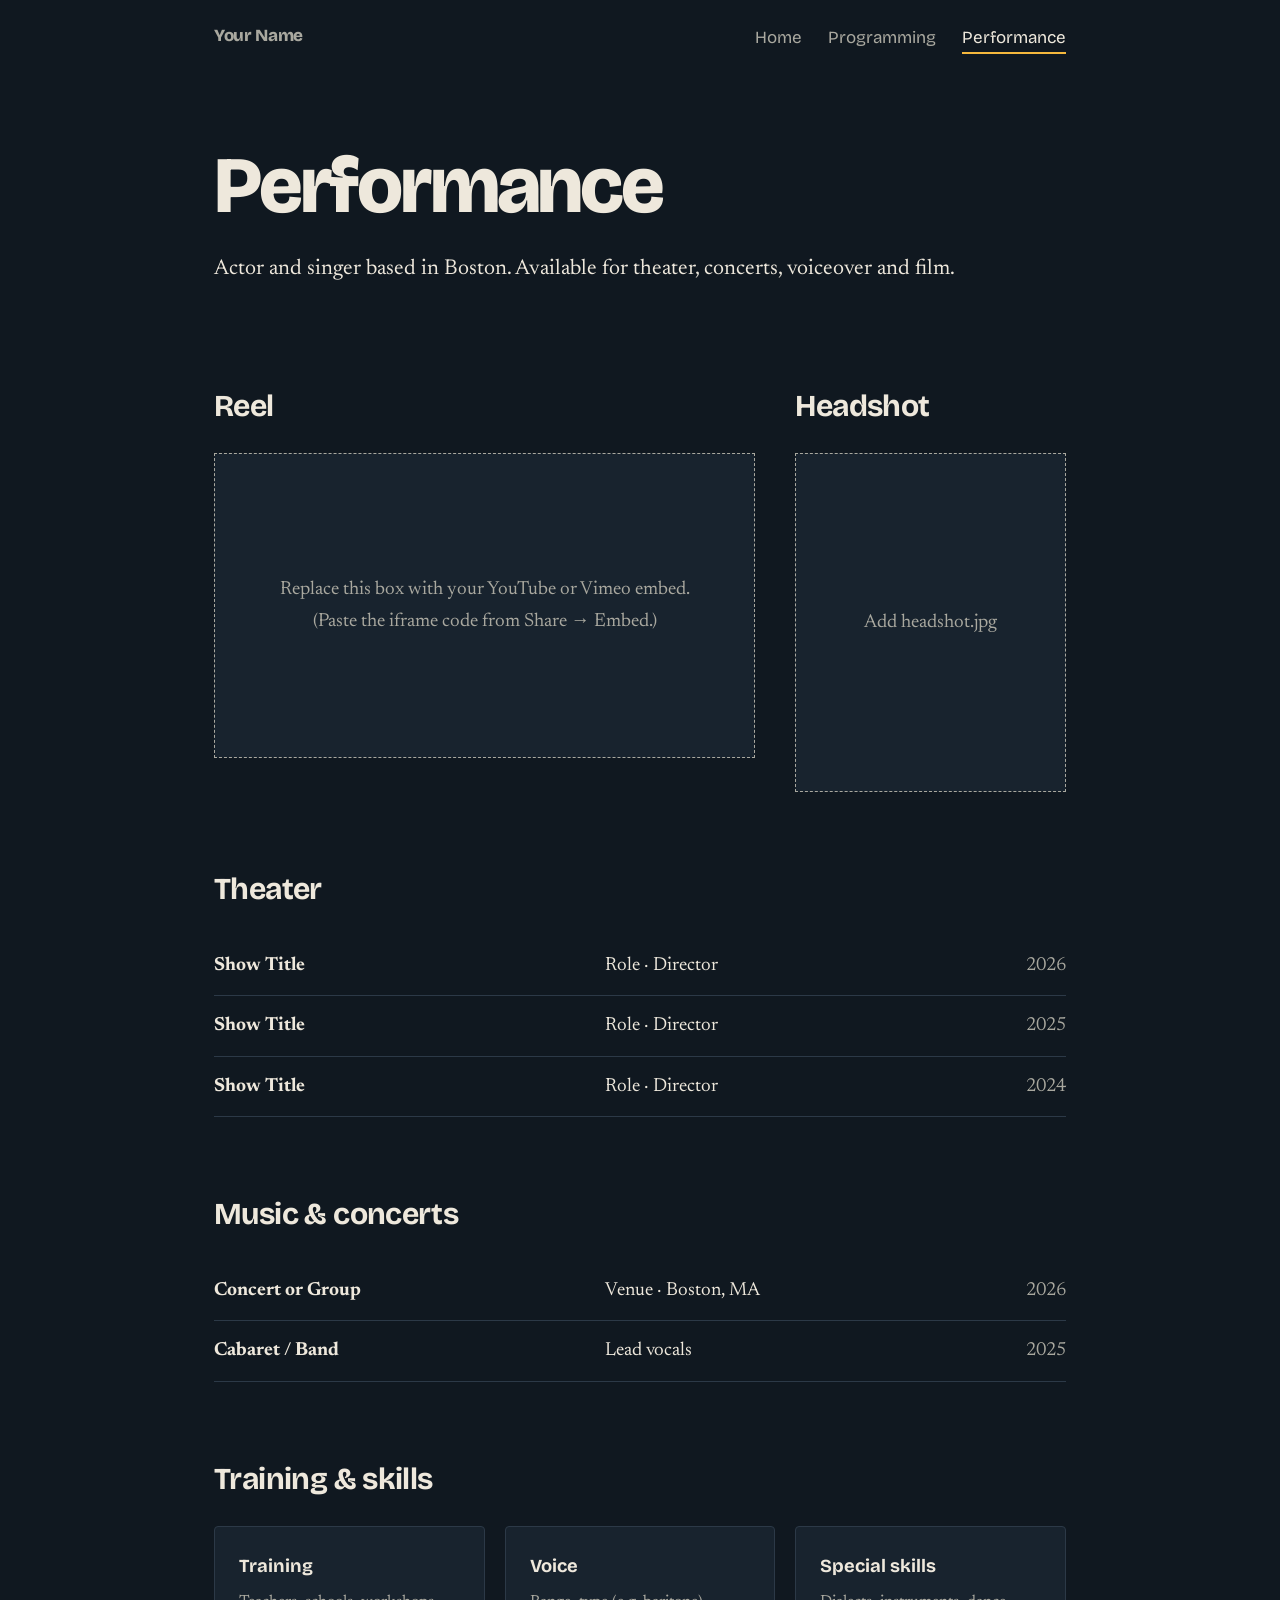
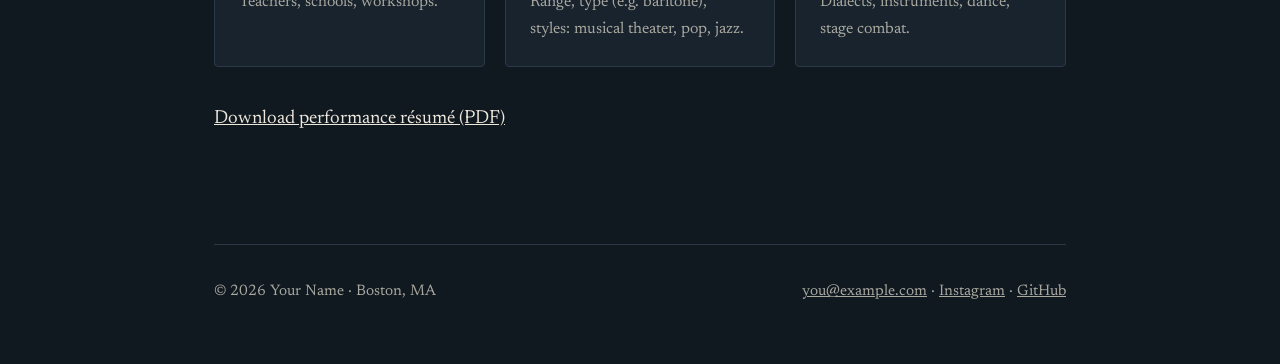
==== performance.html @ 2aba7d1e "Added base information" ====
<!doctype html>
<html lang="en">

<head>
  <meta charset="utf-8">
  <meta name="viewport" content="width=device-width, initial-scale=1">
  <title>Performance – Jake Pandina</title>

  <!-- Fonts -->
  <link rel="preconnect" href="https://fonts.googleapis.com">
  <link rel="preconnect" href="https://fonts.gstatic.com" crossorigin>
  <link href="https://fonts.googleapis.com/css2?family=Bricolage+Grotesque:wght@500;700;800&family=Newsreader:ital,wght@0,400;0,600;1,400&display=swap" rel="stylesheet">

  <link rel="stylesheet" href="style.css">
</head>

<body>
  <div class="wrap">

    <!-- Navigation -->
    <nav>
      <a class="logo" href="index.html">Your Name</a>
      <ul>
        <li><a href="index.html">Home</a></li>
        <li><a href="programming.html">Programming</a></li>
        <li><a href="performance.html" aria-current="page">Performance</a></li>
      </ul>
    </nav>

    <!-- Page title -->
    <header style="padding-top: 8vh;">
      <h1 style="font-size: clamp(2.6rem, 8vw, 5rem);">Performance</h1>
      <p class="lede">
        Actor and singer based in Boston. Available for theater, concerts,
        voiceover and film.
      </p>
    </header>

    <!-- Reel and headshot -->
    <div class="split">

      <div>
        <h2>Reel</h2>
        <!-- Replace this div with your YouTube/Vimeo <iframe> embed code -->
        <div class="reel">
          Replace this box with your YouTube or Vimeo embed.<br>
          (Paste the iframe code from Share → Embed.)
        </div>
      </div>

      <div>
        <h2>Headshot</h2>
        <!-- Replace this div with: <img src="headshot.jpg" alt="Your Name"> -->
        <div class="headshot">Add headshot.jpg</div>
      </div>

    </div>

    <!-- Theater credits: copy an <li> to add another -->
    <h2>Theater</h2>
    <ul class="credits">
      <li>
        <strong>Show Title</strong>
        <span>Role · Director</span>
        <span class="yr">2026</span>
      </li>
      <li>
        <strong>Show Title</strong>
        <span>Role · Director</span>
        <span class="yr">2025</span>
      </li>
      <li>
        <strong>Show Title</strong>
        <span>Role · Director</span>
        <span class="yr">2024</span>
      </li>
    </ul>

    <!-- Music credits -->
    <h2>Music &amp; concerts</h2>
    <ul class="credits">
      <li>
        <strong>Concert or Group</strong>
        <span>Venue · Boston, MA</span>
        <span class="yr">2026</span>
      </li>
      <li>
        <strong>Cabaret / Band</strong>
        <span>Lead vocals</span>
        <span class="yr">2025</span>
      </li>
    </ul>

    <!-- Training and skills -->
    <h2>Training &amp; skills</h2>
    <div class="grid">

      <div class="card">
        <h3>Training</h3>
        <p>Teachers, schools, workshops.</p>
      </div>

      <div class="card">
        <h3>Voice</h3>
        <p>Range, type (e.g. baritone), styles: musical theater, pop, jazz.</p>
      </div>

      <div class="card">
        <h3>Special skills</h3>
        <p>Dialects, instruments, dance, stage combat.</p>
      </div>

    </div>

    <p style="margin-top: 36px;">
      <a href="#">Download performance résumé (PDF)</a>
    </p>

    <!-- Footer -->
    <footer>
      <span>© 2026 Your Name · Boston, MA</span>
      <span>
        <a href="mailto:you@example.com">you@example.com</a> ·
        <a href="#">Instagram</a> ·
        <a href="#">GitHub</a>
      </span>
    </footer>

  </div>
</body>

</html>
---- style.css ----
/* ==========================================================
   COLORS & BASICS
   Change the colors here and the whole site updates.
   ========================================================== */
:root {
  --ink:    #101820;   /* page background */
  --ink2:   #18232e;   /* card background */
  --bone:   #eee8dc;   /* main text */
  --dim:    #a9a89f;   /* secondary text */
  --gold:   #f5b83d;   /* accent (links, highlights) */
  --harbor: #5fb3b0;   /* secondary accent (dates) */
  --line:   #2c3947;   /* borders */
}

* {
  box-sizing: border-box;
  margin: 0;
}

html {
  scroll-behavior: smooth;
}

body {
  background: var(--ink);
  color: var(--bone);
  font: 19px/1.65 'Newsreader', Georgia, serif;
  -webkit-font-smoothing: antialiased;
}

a {
  color: inherit;
}

a:focus-visible,
button:focus-visible {
  outline: 2px solid var(--gold);
  outline-offset: 3px;
}


/* ==========================================================
   TYPOGRAPHY
   ========================================================== */
h1, h2, h3, nav {
  font-family: 'Bricolage Grotesque', 'Helvetica Neue', Arial, sans-serif;
}

h1 {
  font-size: clamp(3rem, 10vw, 6.6rem);
  line-height: 0.95;
  letter-spacing: -0.04em;
  font-weight: 800;
}

h2 {
  font-size: 1.9rem;
  letter-spacing: -0.02em;
  margin: 72px 0 22px;
}

h3 {
  font-size: 1.15rem;
  font-weight: 700;
}

p {
  max-width: 62ch;
  margin-bottom: 1em;
}

.lede {
  font-size: 1.35rem;
  margin-top: 28px;
}

.muted {
  color: var(--dim);
}


/* ==========================================================
   LAYOUT & NAVIGATION
   ========================================================== */
.wrap {
  max-width: 900px;
  margin: 0 auto;
  padding: 0 24px;
}

nav {
  display: flex;
  justify-content: space-between;
  align-items: center;
  padding: 22px 0;
  font-size: 17px;
}

nav .logo {
  font-weight: 800;
  text-decoration: none;
  letter-spacing: -0.02em;
}

nav ul {
  display: flex;
  gap: 26px;
  list-style: none;
  padding: 0;
}

nav a {
  text-decoration: none;
  color: var(--dim);
  padding-bottom: 4px;
}

nav a:hover {
  color: var(--bone);
}

/* The page you're currently on gets a gold underline */
nav a[aria-current="page"] {
  color: var(--bone);
  border-bottom: 2px solid var(--gold);
}

footer {
  margin-top: 110px;
  padding: 34px 0 60px;
  border-top: 1px solid var(--line);
  color: var(--dim);
  font-size: 0.95rem;
  display: flex;
  justify-content: space-between;
  flex-wrap: wrap;
  gap: 12px;
}


/* ==========================================================
   HOMEPAGE
   ========================================================== */

/* The spotlight: JavaScript moves --x and --y to follow the cursor */
.hero {
  position: relative;
  padding: 12vh 0 14vh;
  overflow: hidden;
  --x: 30%;
  --y: 30%;
}

.hero::after {
  content: "";
  position: absolute;
  inset: 0;
  pointer-events: none;
  background: radial-gradient(
    circle 260px at var(--x) var(--y),
    transparent 0,
    rgba(16, 24, 32, 0.78) 100%
  );
}

.hero h1 span {
  display: block;
  color: var(--gold);
}

/* The two big links to Performance and Programming */
.doors {
  display: grid;
  grid-template-columns: 1fr 1fr;
  gap: 20px;
  margin-top: 48px;
}

.door {
  display: block;
  padding: 28px;
  border: 1px solid var(--line);
  border-radius: 4px;
  background: var(--ink2);
  text-decoration: none;
  transition: border-color 0.2s, transform 0.2s;
}

.door:hover {
  border-color: var(--gold);
  transform: translateY(-3px);
}

.door p {
  margin: 8px 0 0;
  color: var(--dim);
}


/* ==========================================================
   PROGRAMMING PAGE
   ========================================================== */

/* Skill pills */
.tags {
  display: flex;
  flex-wrap: wrap;
  gap: 8px;
  list-style: none;
  padding: 0;
}

.tags li {
  border: 1px solid var(--line);
  border-radius: 99px;
  padding: 3px 14px;
  font-size: 0.9rem;
  font-family: 'Bricolage Grotesque', sans-serif;
}

/* Project and info cards */
.grid {
  display: grid;
  grid-template-columns: repeat(auto-fit, minmax(260px, 1fr));
  gap: 20px;
}

.card {
  background: var(--ink2);
  border: 1px solid var(--line);
  border-radius: 4px;
  padding: 24px;
}

.card p {
  margin: 8px 0 0;
  color: var(--dim);
  font-size: 1rem;
}

.card a {
  color: var(--gold);
}

/* Experience timeline */
.tl {
  border-left: 2px solid var(--line);
  padding-left: 26px;
}

.tl article {
  position: relative;
  margin-bottom: 34px;
}

/* The dot on the timeline line */
.tl article::before {
  content: "";
  position: absolute;
  left: -33px;
  top: 9px;
  width: 12px;
  height: 12px;
  border-radius: 50%;
  background: var(--ink);
  border: 2px solid var(--gold);
}

.tl .when {
  color: var(--harbor);
  font-family: 'Bricolage Grotesque', sans-serif;
  font-size: 0.95rem;
}


/* ==========================================================
   PERFORMANCE PAGE
   ========================================================== */

/* Reel on the left, headshot on the right */
.split {
  display: grid;
  grid-template-columns: 2fr 1fr;
  gap: 40px;
  align-items: start;
}

.reel,
.headshot {
  display: grid;
  place-items: center;
  background: var(--ink2);
  border: 1px dashed var(--dim);
  color: var(--dim);
  text-align: center;
  padding: 20px;
}

.reel {
  aspect-ratio: 16 / 9;
}

.headshot {
  aspect-ratio: 4 / 5;
}

/* Credits lists: title | role | year */
.credits {
  list-style: none;
  padding: 0;
}

.credits li {
  display: grid;
  grid-template-columns: 1fr 1fr 70px;
  gap: 12px;
  padding: 14px 0;
  border-bottom: 1px solid var(--line);
}

.credits .yr {
  color: var(--dim);
  text-align: right;
}


/* ==========================================================
   MOBILE
   ========================================================== */
@media (max-width: 640px) {
  body {
    font-size: 17px;
  }

  .doors,
  .split {
    grid-template-columns: 1fr;
  }

  .credits li {
    grid-template-columns: 1fr 60px;
  }

  /* Hide the role column on small screens */
  .credits li span:nth-child(2) {
    display: none;
  }

  nav ul {
    gap: 16px;
  }
}

/* Respect visitors who turn off animations */
@media (prefers-reduced-motion: reduce) {
  * {
    transition: none !important;
    scroll-behavior: auto;
  }
}
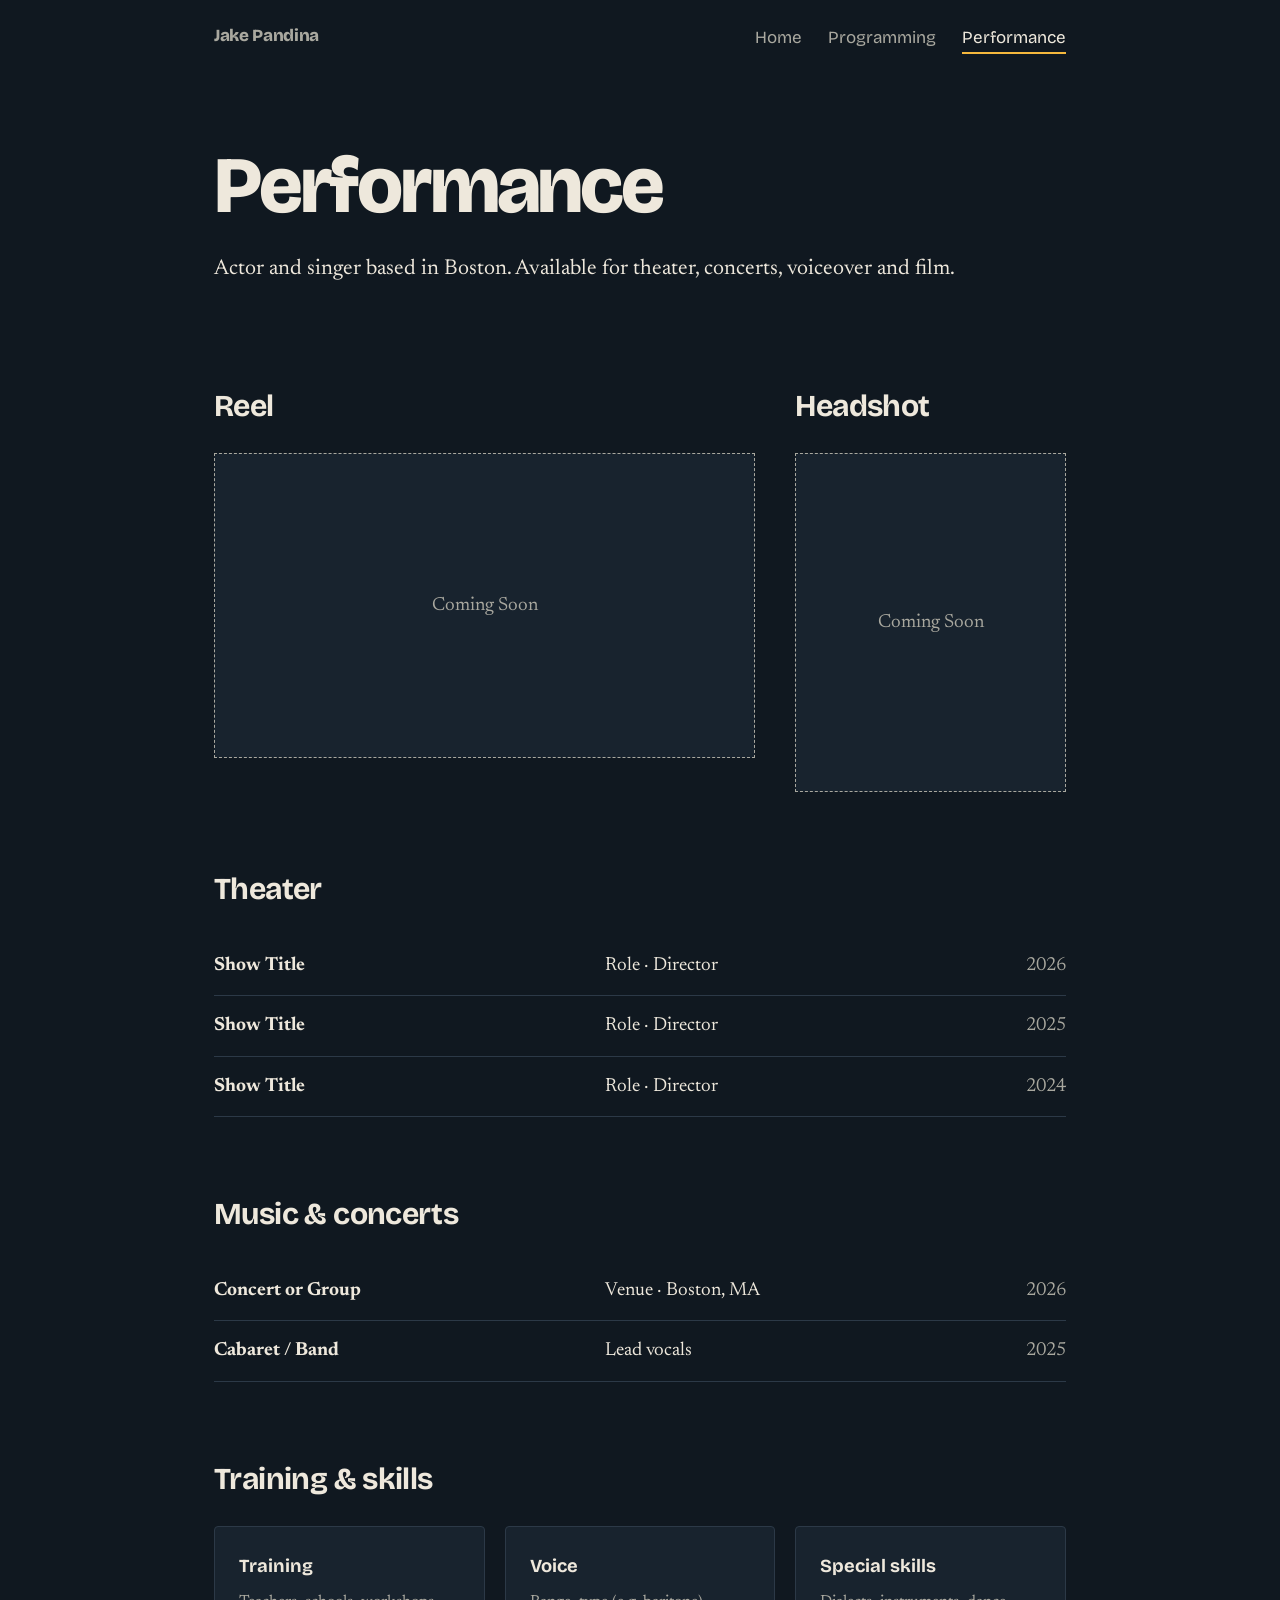
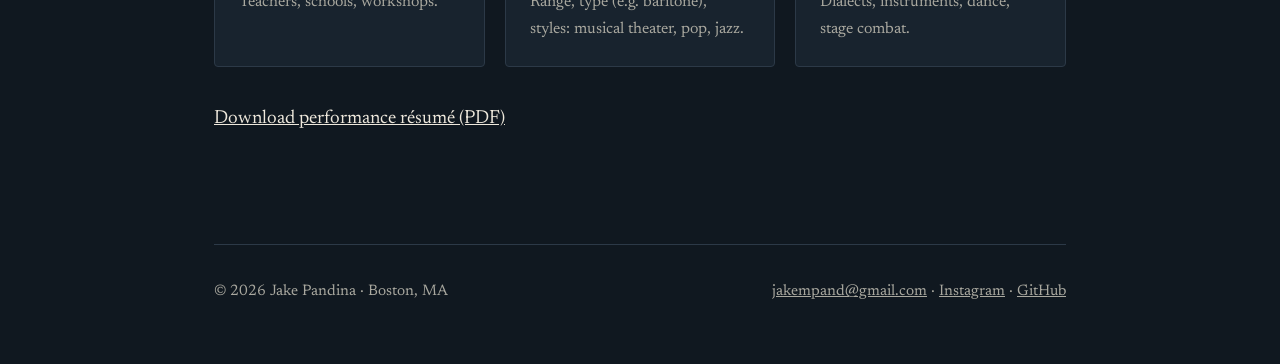
==== commit c9e6900d: "Changed a few things" ====
--- a/performance.html
+++ b/performance.html
@@ -4,7 +4,7 @@
 <head>
   <meta charset="utf-8">
   <meta name="viewport" content="width=device-width, initial-scale=1">
-  <title>Performance – Jake Pandina</title>
+  <title>Performance - Jake Pandina</title>
 
   <!-- Fonts -->
   <link rel="preconnect" href="https://fonts.googleapis.com">
@@ -19,7 +19,7 @@
 
     <!-- Navigation -->
     <nav>
-      <a class="logo" href="index.html">Your Name</a>
+      <a class="logo" href="index.html">Jake Pandina</a>
       <ul>
         <li><a href="index.html">Home</a></li>
         <li><a href="programming.html">Programming</a></li>
@@ -41,22 +41,20 @@
 
       <div>
         <h2>Reel</h2>
-        <!-- Replace this div with your YouTube/Vimeo <iframe> embed code -->
+
         <div class="reel">
-          Replace this box with your YouTube or Vimeo embed.<br>
-          (Paste the iframe code from Share → Embed.)
+          Coming Soon<br>
         </div>
       </div>
 
       <div>
         <h2>Headshot</h2>
-        <!-- Replace this div with: <img src="headshot.jpg" alt="Your Name"> -->
-        <div class="headshot">Add headshot.jpg</div>
+        <div class="headshot">Coming Soon</div>
       </div>
 
     </div>
 
-    <!-- Theater credits: copy an <li> to add another -->
+    <!-- Theater credits -->
     <h2>Theater</h2>
     <ul class="credits">
       <li>
@@ -118,9 +116,9 @@
 
     <!-- Footer -->
     <footer>
-      <span>© 2026 Your Name · Boston, MA</span>
+      <span>© 2026 Jake Pandina · Boston, MA</span>
       <span>
-        <a href="mailto:you@example.com">you@example.com</a> ·
+        <a href="jakempand@gmail.com">jakempand@gmail.com</a> ·
         <a href="#">Instagram</a> ·
         <a href="#">GitHub</a>
       </span>
